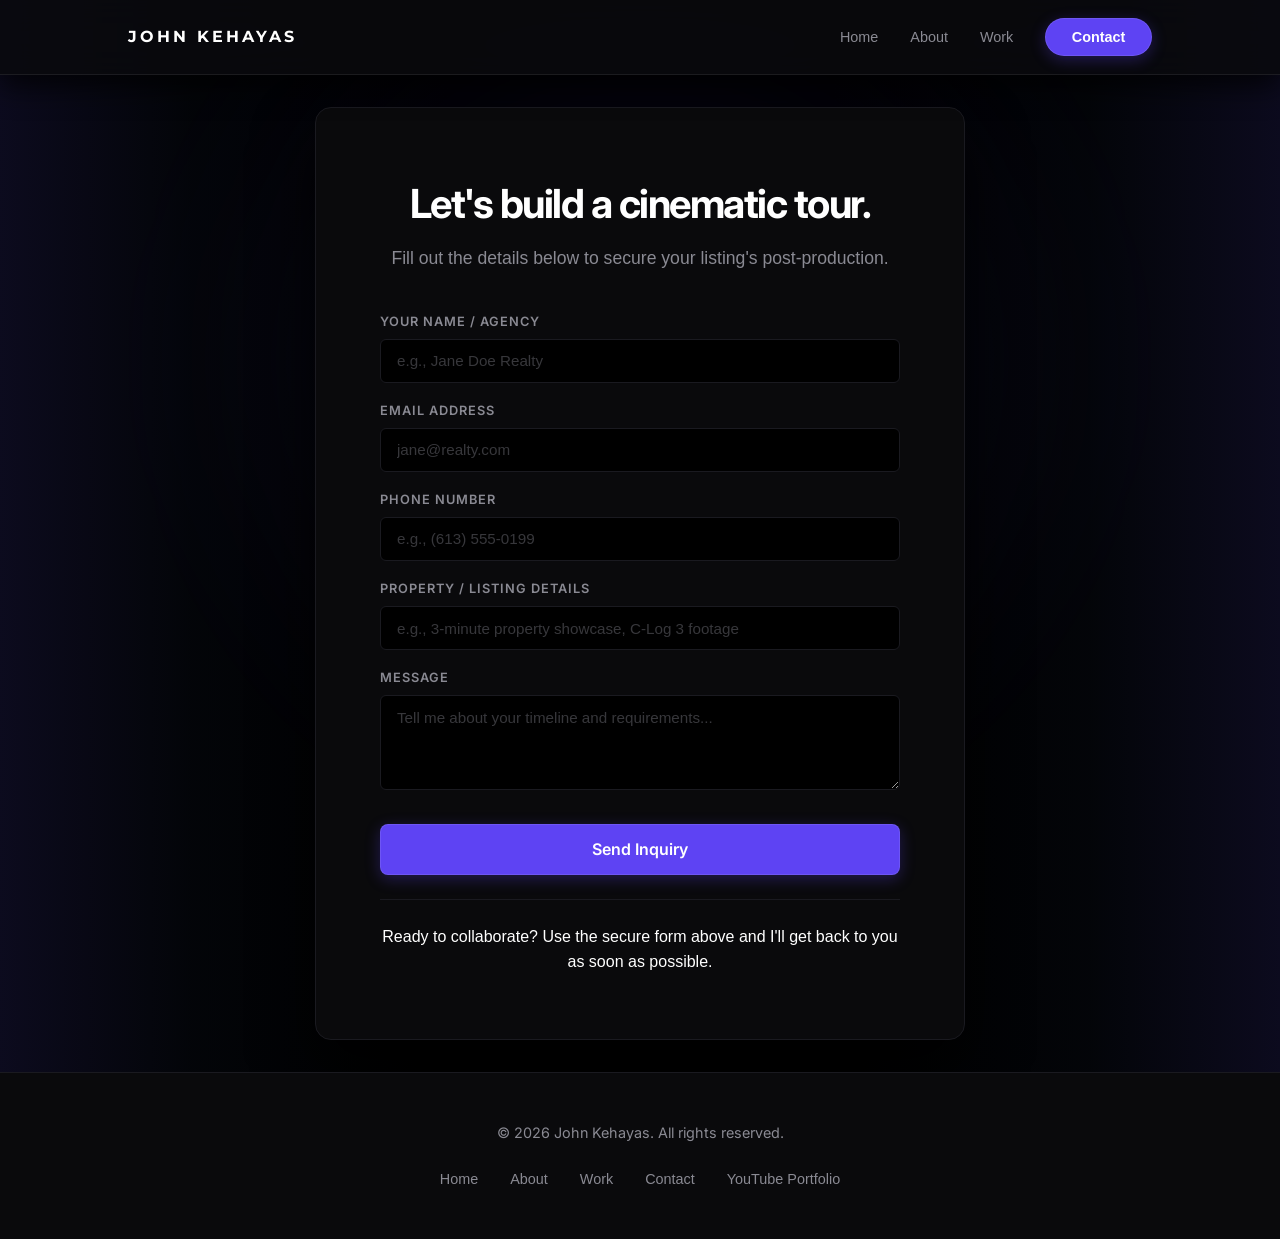
==== contact.html @ 8919407f "uploaded files" ====
<!DOCTYPE html>
<html lang="en">
<head>
    <meta charset="UTF-8">
    <meta name="viewport" content="width=device-width, initial-scale=1.0">
    <title>Contact | John Kehayas</title>
    <link rel="icon" type="image/png" href="jklogo.png">
    <link rel="preconnect" href="https://fonts.googleapis.com">
    <link rel="preconnect" href="https://fonts.gstatic.com" crossorigin>
    <link href="https://fonts.googleapis.com/css2?family=Inter:wght@400;600;700;800&family=Montserrat:wght@500;700&display=swap" rel="stylesheet">
    <link rel="stylesheet" href="style.css">
</head>
<body class="contact-page">
    
    <!-- Static Background Anchored to Corners & Center -->
    <div class="sea-background">
        <div class="sea-blob sea-1"></div>
        <div class="sea-blob sea-2"></div>
        <div class="sea-blob sea-3"></div>
        <div class="sea-blob sea-5"></div>
        <div class="sea-blob sea-4"></div>
    </div>

    <!-- SaaS Navigation Bar -->
    <nav class="navbar">
        <a href="index.html#top" class="logo">JOHN KEHAYAS</a>
        <ul class="nav-links">
            <li><a href="index.html#top">Home</a></li>
            <li><a href="index.html#about">About</a></li>
            <li><a href="index.html#work">Work</a></li>
            <li><a href="contact.html" class="nav-contact-btn">Contact</a></li>
        </ul>
    </nav>

    <section class="contact-hero animate-up">
        <div class="reference-card">
            <h2>Let's build a cinematic tour.</h2>
            <p class="contact-sub">Fill out the details below to secure your listing's post-production.</p>
            
            <form action="https://formspree.io/f/xppzygrb" method="POST" class="contact-form">
                <div class="form-group">
                    <label for="name">Your Name / Agency</label>
                    <input type="text" id="name" name="name" placeholder="e.g., Jane Doe Realty" required>
                </div>

                <div class="form-group">
                    <label for="email">Email Address</label>
                    <input type="email" id="email" name="email" placeholder="jane@realty.com" required>
                </div>

                <div class="form-group">
                    <label for="phone">Phone Number</label>
                    <input type="tel" id="phone" name="phone" placeholder="e.g., (613) 555-0199">
                </div>

                <div class="form-group">
                    <label for="details">Property / Listing Details</label>
                    <input type="text" id="details" name="details" placeholder="e.g., 3-minute property showcase, C-Log 3 footage">
                </div>

                <div class="form-group">
                    <label for="message">Message</label>
                    <textarea id="message" name="message" rows="4" placeholder="Tell me about your timeline and requirements..." required></textarea>
                </div>

                <button type="submit" class="btn-solid" style="width: 100%; margin-top: 1rem; border-radius: 8px;">Send Inquiry</button>
            </form>

            <div class="contact-separator"></div>

            <div class="direct-contact-info">
                <p>Ready to collaborate? Use the secure form above and I'll get back to you as soon as possible.</p>
            </div>
        </div>
    </section>

    <!-- Professional Anti-Spam Footer -->
    <footer class="site-footer">
        <div class="footer-content">
            <p>&copy; 2026 John Kehayas. All rights reserved.</p>
            <div class="footer-links">
                <a href="index.html#top">Home</a>
                <a href="index.html#about">About</a>
                <a href="index.html#work">Work</a>
                <a href="contact.html">Contact</a>
                <a href="https://www.youtube.com/@johnkehayas" target="_blank">YouTube Portfolio</a>
            </div>
        </div>
    </footer>

    <script src="script.js"></script>
</body>
</html>
---- style.css ----
:root {
    --bg-base: #000000;        
    --bg-surface: #0a0a0c;     
    --text-primary: #ffffff;   
    --text-secondary: #8a8a93; 
    --accent-glow: #5e43f3;    
    --accent-glow-hover: #7359f5;
    --border-color: #1a1a20;   
}

* {
    margin: 0;
    padding: 0;
    box-sizing: border-box;
    scroll-behavior: smooth;
    scroll-padding-top: 110px;
}

body {
    background-color: var(--bg-base);
    color: var(--text-primary);
    font-family: -apple-system, BlinkMacSystemFont, "Segoe UI", Roboto, Helvetica, Arial, sans-serif;
    line-height: 1.6;
    -webkit-font-smoothing: antialiased;
    position: relative;
    overflow-x: hidden;
}

/* =========================================
   Side-Walls to Center Gradient Background & Center Blob
========================================= */
.sea-background {
    position: absolute; 
    top: 0; 
    left: 0;
    width: 100%; 
    height: 100%; 
    background: linear-gradient(90deg, rgba(30, 27, 75, 0.4) 0%, rgba(15, 23, 42, 0.2) 15%, #000000 35%, #000000 65%, rgba(15, 23, 42, 0.2) 85%, rgba(30, 27, 75, 0.4) 100%), var(--bg-base);
    z-index: -3;
    overflow: hidden;
    pointer-events: none;
}

.sea-blob {
    position: absolute;
    border-radius: 50%;
    filter: blur(80px);
    opacity: 0.75;
}

/* Center Hero Highlight Glow */
.sea-3 {
    top: 40vh;
    left: 50vw;
    width: 90vw;
    height: 90vw;
    transform: translate(-50%, -50%);
    background: radial-gradient(circle, rgba(94, 67, 243, 0.15) 0%, rgba(94, 67, 243, 0) 60%);
}

.sea-1, .sea-2, .sea-4, .sea-5, .sea-6 {
    display: none;
}

/* =========================================
   Navbar
========================================= */
.navbar {
    display: flex;
    justify-content: space-between;
    align-items: center;
    width: 100%;
    padding: 1.5rem 10%;
    background-color: rgba(10, 10, 14, 0.85);
    backdrop-filter: blur(16px);
    -webkit-backdrop-filter: blur(16px);
    position: sticky;
    top: 0;
    z-index: 100;
    border-bottom: 1px solid rgba(255, 255, 255, 0.08);
    box-shadow: 0 10px 30px rgba(0, 0, 0, 0.8);
}

.logo {
    font-family: 'Montserrat', sans-serif; 
    font-weight: 700;
    letter-spacing: 3px;
    font-size: 1rem;
    text-transform: uppercase;
    text-decoration: none;
    color: #ffffff;
    transition: opacity 0.2s ease;
}

.logo:hover {
    opacity: 0.75;
}

.nav-links {
    list-style: none;
    display: flex;
    align-items: center;
    gap: 2rem;
}

.nav-links a {
    text-decoration: none;
    color: var(--text-secondary);
    font-weight: 500;
    font-size: 0.9rem;
    transition: color 0.2s ease;
}

.nav-links a:hover {
    color: #ffffff;
}

.nav-contact-btn {
    background-color: var(--accent-glow) !important;
    color: #ffffff !important;
    padding: 0.6rem 1.6rem !important;
    border-radius: 50px;
    font-weight: 600 !important;
    transition: all 0.2s ease !important;
    box-shadow: 0 4px 15px rgba(94, 67, 243, 0.3);
    border: 1px solid rgba(255, 255, 255, 0.1);
}

.nav-contact-btn:hover {
    background-color: var(--accent-glow-hover) !important;
    transform: translateY(-1px);
    box-shadow: 0 6px 20px rgba(94, 67, 243, 0.5) !important;
}

/* =========================================
   Classic Centered Hero Section
========================================= */
.hero {
    min-height: 75vh;
    padding: 6rem 5% 4rem 5%;
    text-align: center;
    display: flex;
    flex-direction: column;
    justify-content: center;
    align-items: center;
}

.eyebrow {
    color: var(--accent-glow);
    font-size: 0.85rem;
    font-weight: 600;
    letter-spacing: 2px;
    text-transform: uppercase;
    margin-bottom: 1.5rem;
    font-family: 'Inter', sans-serif;
}

.hero h1 {
    font-size: 4.2rem;
    max-width: 850px;
    margin: 0 auto 1.5rem auto;
    letter-spacing: -2px;
    line-height: 1.08;
}

.subtitle {
    color: var(--text-secondary);
    font-size: 1.2rem;
    margin-bottom: 3rem;
    max-width: 550px;
    margin-left: auto;
    margin-right: auto;
}

/* =========================================
   Video Carousel & Custom Control Bar
========================================= */
.carousel-outer-wrapper {
    position: relative;
    width: 100%;
    margin-bottom: 3.5rem;
}

.video-container {
    position: relative;
    padding-bottom: 56.25%;
    height: 0;
    overflow: hidden;
    border-radius: 14px;
    background-color: #000;
    border: 4px solid rgba(255, 255, 255, 0.22);
    box-shadow: 0 30px 60px rgba(0,0,0,0.9), 0 0 30px rgba(94, 67, 243, 0.15);
    cursor: pointer;
    transform: translateZ(0);
}

.video-container video {
    position: absolute;
    top: 0; left: 0;
    width: 100%; height: 100%;
    object-fit: cover;
}

.carousel-play-overlay {
    position: absolute;
    top: 50%;
    left: 50%;
    transform: translate(-50%, -50%);
    width: 74px;
    height: 74px;
    background: rgba(10, 10, 14, 0.75);
    backdrop-filter: blur(10px);
    -webkit-backdrop-filter: blur(10px);
    border: 1px solid rgba(255, 255, 255, 0.2);
    border-radius: 50%;
    display: flex;
    align-items: center;
    justify-content: center;
    color: #ffffff;
    z-index: 10;
    pointer-events: none;
    transition: opacity 0.3s ease, transform 0.3s ease, background 0.3s ease, border-color 0.3s ease;
    box-shadow: 0 12px 30px rgba(0, 0, 0, 0.6), 0 0 25px rgba(94, 67, 243, 0.3);
}

.carousel-play-overlay svg {
    margin-left: 3px;
}

.video-container.is-playing .carousel-play-overlay {
    opacity: 0;
    transform: translate(-50%, -50%) scale(0.9);
}

.video-container:hover .carousel-play-overlay {
    transform: translate(-50%, -50%) scale(1.08);
    background: var(--accent-glow);
    border-color: var(--accent-glow);
    box-shadow: 0 0 30px rgba(94, 67, 243, 0.6);
}

.feature-image img {
    width: 100%;
    border-radius: 14px; 
    object-fit: cover;
    border: 2px solid rgba(255, 255, 255, 0.22);
    box-shadow: 0 30px 60px rgba(0,0,0,0.9), 0 0 30px rgba(94, 67, 243, 0.15);
}

.site-tip {
    position: absolute;
    bottom: -62px;
    background: rgba(14, 14, 20, 0.95);
    backdrop-filter: blur(12px);
    -webkit-backdrop-filter: blur(12px);
    border: 1px solid var(--accent-glow);
    color: #ffffff;
    padding: 9px 14px;
    border-radius: 8px;
    font-size: 0.8rem;
    font-family: 'Inter', sans-serif;
    font-weight: 600;
    box-shadow: 0 10px 25px rgba(94, 67, 243, 0.4);
    z-index: 40;
    display: flex;
    align-items: center;
    gap: 8px;
    pointer-events: none;
    opacity: 0;
    transform: translateY(6px);
    transition: opacity 0.3s ease, transform 0.3s ease;
}

#carouselTip1 {
    right: -24px;
}
#carouselTip1::before {
    content: '';
    position: absolute;
    top: -6px;
    right: 120px; 
    width: 10px;
    height: 10px;
    background: rgba(14, 14, 20, 0.95);
    border-left: 1px solid var(--accent-glow);
    border-top: 1px solid var(--accent-glow);
    transform: rotate(45deg);
}

#carouselTip2 {
    right: 12px;
}
#carouselTip2::before {
    content: '';
    position: absolute;
    top: -6px;
    right: 22px; 
    width: 10px;
    height: 10px;
    background: rgba(14, 14, 20, 0.95);
    border-left: 1px solid var(--accent-glow);
    border-top: 1px solid var(--accent-glow);
    transform: rotate(45deg);
}

.video-container:hover ~ .site-tip:not(.hidden) {
    opacity: 1;
    transform: translateY(0);
    animation: tipFloat 2s infinite ease-in-out;
}

@keyframes tipFloat {
    0%, 100% { transform: translateY(0); }
    50% { transform: translateY(-3px); }
}

.site-tip.hidden {
    opacity: 0 !important;
    transform: translateY(6px) !important;
    pointer-events: none;
    animation: none;
}

.player-grid-view {
    position: absolute;
    top: 0; left: 0;
    width: 100%; height: 100%;
    background-color: rgba(81, 81, 83, 0);
    backdrop-filter: blur(16px);
    -webkit-backdrop-filter: blur(16px);
    z-index: 15;
    display: none;
    flex-direction: column;
    padding: 1.75rem;
    border-radius: 14px;
}

.player-grid-view.active {
    display: flex;
}

.player-grid-cards {
    display: grid;
    grid-template-columns: repeat(3, 1fr);
    grid-template-rows: repeat(2, 1fr);
    gap: 1.1rem;
    width: 100%;
    height: 100%;
}

.player-asset-card {
    position: relative;
    background: transparent; 
    border: none; 
    border-radius: 8px;
    overflow: hidden;
    cursor: pointer;
    transition: transform 0.25s ease, box-shadow 0.25s ease;
    display: flex;
    flex-direction: column;
}

.player-asset-card:hover {
    transform: scale(1.03);
    box-shadow: 0 12px 30px rgba(94, 67, 243, 0.4);
    z-index: 5;
}

.player-asset-card video {
    width: 100%;
    height: 100%;
    object-fit: cover;
    border-radius: 8px;
    filter: brightness(0.75);
    pointer-events: none;
    transition: filter 0.25s ease, transform 0.25s ease;
}

.player-asset-card:hover video {
    filter: brightness(1);
    transform: scale(1.02);
}

.asset-title-overlay {
    position: absolute;
    top: 0; left: 0;
    width: 100%; height: 100%;
    display: flex;
    align-items: center;
    justify-content: center;
    padding: 0.5rem;
    text-align: center;
    background: linear-gradient(to bottom, rgba(0,0,0,0.1), rgba(0,0,0,0.4));
    pointer-events: none;
    transition: background 0.25s ease;
}

.player-asset-card:hover .asset-title-overlay {
    background: linear-gradient(to bottom, rgba(0,0,0,0.05), rgba(0,0,0,0.25));
}

.asset-title-overlay span {
    color: #ffffff;
    font-size: 0.8rem;
    font-weight: 700;
    font-family: 'Inter', sans-serif;
    letter-spacing: -0.3px;
    text-shadow: 0 2px 4px rgba(0,0,0,0.9);
}

.video-overlay-bar {
    position: absolute;
    bottom: 0;
    left: 0;
    width: 100%;
    background: linear-gradient(to top, rgba(8, 8, 12, 0.95) 0%, rgba(8, 8, 12, 0.85) 75%, transparent 100%);
    display: flex;
    align-items: center;
    justify-content: space-between;
    padding: 0.75rem 1.25rem;
    z-index: 25;
    opacity: 0;
    pointer-events: none;
    transition: opacity 0.3s ease;
    border-bottom-left-radius: 12px;
    border-bottom-right-radius: 12px;
    border-top: 1px solid rgba(255, 255, 255, 0.05);
    gap: 1rem;
}

.video-container:hover .video-overlay-bar {
    opacity: 1;
    pointer-events: auto;
}

.control-left-group {
    display: flex;
    align-items: center;
    gap: 0.75rem;
    min-width: 180px;
}

.overlay-title {
    font-size: 0.85rem;
    font-weight: 600;
    color: #ffffff;
    font-family: 'Inter', sans-serif;
    white-space: nowrap;
    overflow: hidden;
    text-overflow: ellipsis;
    max-width: 160px;
}

.timeline-container {
    flex-grow: 1;
    height: 6px;
    background-color: rgba(255, 255, 255, 0.2);
    border-radius: 3px;
    cursor: pointer;
    position: relative;
    overflow: hidden;
    transition: height 0.15s ease;
}

.timeline-container:hover {
    height: 10px;
}

.timeline-progress {
    position: absolute;
    top: 0; left: 0;
    height: 100%;
    width: 0%;
    background-color: var(--accent-glow);
    border-radius: 3px;
    pointer-events: none;
    opacity: 0; 
    transition: opacity 0.2s ease;
}

.video-container.is-playing .timeline-progress {
    opacity: 1; 
}

.control-right-group {
    display: flex;
    align-items: center;
    gap: 0.5rem;
}

.timecode {
    font-size: 0.75rem;
    font-weight: 600;
    color: var(--text-secondary);
    font-family: 'Inter', sans-serif;
    white-space: nowrap;
}

.overlay-btn {
    background: rgba(255, 255, 255, 0.08);
    border: 1px solid rgba(255, 255, 255, 0.15);
    color: #ffffff;
    width: 34px;
    height: 34px;
    border-radius: 6px;
    display: flex;
    align-items: center;
    justify-content: center;
    cursor: pointer;
    transition: all 0.2s ease;
}

.overlay-btn:hover {
    background: var(--accent-glow);
    border-color: var(--accent-glow);
}

.audio-control-wrapper {
    position: relative;
    display: flex;
    align-items: center;
}

.volume-slider-popup {
    position: absolute;
    bottom: 30px;
    left: 50%;
    transform: translateX(-50%);
    padding-bottom: 15px; 
    background: transparent;
    display: none;
    flex-direction: column;
    align-items: center;
    z-index: 30;
}

.audio-control-wrapper:hover .volume-slider-popup {
    display: flex;
}

.volume-slider-popup::after {
    content: '';
    position: absolute;
    bottom: 0;
    left: 0;
    width: 100%;
    height: 15px;
    background: transparent;
}

.volume-slider-inner {
    background: rgba(14, 14, 20, 0.95);
    backdrop-filter: blur(12px);
    -webkit-backdrop-filter: blur(12px);
    border: 1px solid rgba(255, 255, 255, 0.15);
    padding: 12px 8px;
    border-radius: 8px;
    box-shadow: 0 10px 25px rgba(0,0,0,0.8);
    display: flex;
    flex-direction: column;
    align-items: center;
}

.volume-slider-inner input[type="range"] {
    writing-mode: vertical-lr;
    direction: rtl;
    width: 6px;
    height: 75px;
    accent-color: var(--accent-glow);
    cursor: pointer;
}

h1, h2, h3 {
    font-family: 'Inter', sans-serif;
    color: #ffffff;
    font-weight: 700;
}

.hero h1, .feature-content h2, .portfolio-section h2 {
    letter-spacing: -2px; 
}

.btn-solid {
    display: inline-block;
    background-color: var(--accent-glow);
    color: #ffffff;
    text-decoration: none;
    padding: 0.9rem 3rem;
    border-radius: 50px; 
    font-size: 1rem;
    font-weight: 600;
    font-family: 'Inter', sans-serif;
    transition: all 0.3s ease;
    cursor: pointer;
    box-shadow: 0 4px 15px rgba(94, 67, 243, 0.3);
    border: 1px solid rgba(255,255,255,0.1);
}

.btn-solid:hover {
    background-color: var(--accent-glow-hover);
    transform: translateY(-2px);
    box-shadow: 0 6px 20px rgba(94, 67, 243, 0.5);
}

.animate-up { opacity: 0; transform: translateY(20px); animation: fadeUp 1s ease forwards; }
.animate-up-delay { opacity: 0; transform: translateY(20px); animation: fadeUp 1s ease 0.1s forwards; }
.animate-up-delay-2 { opacity: 0; transform: translateY(20px); animation: fadeUp 1s ease 0.2s forwards; }
.animate-up-delay-3 { opacity: 0; transform: translateY(20px); animation: fadeUp 1s ease 0.3s forwards; }

@keyframes fadeUp { to { opacity: 1; transform: translateY(0); } }

.scroll-reveal {
    opacity: 0;
    transform: translateY(30px);
    transition: opacity 0.8s ease, transform 0.8s ease;
}
.scroll-reveal.in-view {
    opacity: 1;
    transform: translateY(0);
}

.separator {
    width: 100%;
    height: 1px;
    margin: 3rem 0;
    display: flex;
    justify-content: center;
}
.separator-line {
    width: 60%;
    height: 1px;
    background: linear-gradient(90deg, transparent, var(--accent-glow), transparent);
    transform: scaleX(0);
    transition: transform 1.5s ease;
}
.scroll-reveal.in-view .separator-line {
    transform: scaleX(1);
}

/* =========================================
   Solid Blackout Flush Between Separators
========================================= */
.modern-features {
    padding: 5rem 10%;
    background-color: var(--bg-surface);
    position: relative;
    z-index: 2;
    margin-top: -3rem;    /* Pulls the top flush to the first separator line */
    margin-bottom: -3rem; /* Pulls the bottom flush to the second separator line */
}

.section-label {
    color: var(--accent-glow);
    font-size: 0.8rem;
    font-weight: 600;
    letter-spacing: 2px;
    text-transform: uppercase;
    margin-bottom: 1rem;
    font-family: 'Inter', sans-serif;
}

.feature-row {
    display: flex;
    align-items: center; /* Vertically centers text and media */
    gap: 6rem;
    margin-bottom: 7rem; /* Clean spacing between row 1 and row 2 */
}

.feature-row:last-child {
    margin-bottom: 0;
}

.feature-row.reverse {
    flex-direction: row-reverse;
    transform: none; /* Removes the overlapping upward shift */
}

.feature-image { 
    flex: 1; 
}

.feature-content { 
    flex: 1; 
}

.feature-content h2 { font-size: 2.8rem; margin-bottom: 1.2rem; }
.feature-content > p { color: var(--text-secondary); margin-bottom: 2.5rem; font-size: 1.05rem; }

.accordion-container { border-top: 1px solid var(--border-color); }
.accordion {
    background-color: transparent;
    color: var(--text-primary);
    cursor: pointer;
    padding: 1.3rem 0;
    width: 100%;
    text-align: left;
    border: none;
    border-bottom: 1px solid var(--border-color);
    outline: none;
    font-size: 1rem;
    font-weight: 500;
    display: flex;
    justify-content: space-between;
    align-items: center;
    transition: color 0.2s ease;
    position: relative;
}
/* =========================================
   Pulse Glow Animation for Accordion Dots
========================================= */
.accordion::before {
    content: '';
    position: absolute;
    left: -18px;
    top: 50%;
    transform: translateY(-50%);
    width: 6px;
    height: 6px;
    background-color: var(--accent-glow);
    border-radius: 50%;
    box-shadow: 0 0 8px var(--accent-glow);
    transition: transform 0.3s ease, opacity 0.3s ease;
    animation: pulseGlow 2.5s ease-in-out infinite; /* Adds the pulsing light effect */
}

@keyframes pulseGlow {
    0%, 100% {
        transform: translateY(-50%) scale(1);
        box-shadow: 0 0 6px var(--accent-glow);
        opacity: 0.7;
    }
    50% {
        transform: translateY(-50%) scale(1.25);
        box-shadow: 0 0 14px var(--accent-glow), 0 0 22px var(--accent-glow);
        opacity: 1;
    }
}

.accordion.dot-viewed::before {
    animation: none; /* Stops pulsing once clicked/viewed */
    animation: dotDisappear 0.4s ease forwards;
}
@keyframes dotDisappear {
    0% { transform: translateY(-50%) scale(1.35); opacity: 1; }
    50% { transform: translateY(-50%) scale(2); opacity: 0.5; }
    100% { transform: translateY(-50%) scale(0); opacity: 0; }
}

.accordion:hover, .accordion.active { color: var(--accent-glow); }
.accordion::after {
    content: '\002B'; 
    font-size: 1.1rem;
    color: var(--text-secondary);
}
.accordion.active::after {
    content: '\2212'; 
    color: var(--accent-glow);
}
.panel {
    padding: 0;
    max-height: 0;
    overflow: hidden;
    transition: max-height 0.3s ease-out;
}
.panel p { padding: 0.8rem 0 1.5rem 0; color: var(--text-secondary); font-size: 0.95rem; }

/* Portfolio Section */
.portfolio-section {
    padding: 0 5% 8rem 5%;
}
.portfolio-section h2 { font-size: 2.8rem; margin-bottom: 1rem; text-align: center; }

.channel-link-container {
    text-align: center;
    margin-bottom: 3.5rem;
}

.channel-link {
    color: var(--text-secondary);
    text-decoration: none;
    font-size: 1.05rem;
    font-weight: 500;
    transition: color 0.2s ease;
}

.channel-link:hover {
    color: var(--accent-glow);
}

.portfolio-grid {
    display: grid;
    grid-template-columns: repeat(auto-fit, minmax(380px, 1fr));
    gap: 2.5rem;
    max-width: 1300px;
    margin: 0 auto;
}
.video-card {
    background-color: var(--bg-surface);
    padding: 1.25rem;
    border-radius: 10px; 
    border: 1px solid var(--border-color);
    transition: transform 0.3s ease, border-color 0.3s ease, box-shadow 0.3s ease;
}
.video-card:hover {
    transform: translateY(-4px);
    border-color: rgba(94, 67, 243, 0.5);
    box-shadow: 0 10px 30px rgba(94, 67, 243, 0.15);
}
.video-container-grid {
    position: relative;
    padding-bottom: 56.25%;
    height: 0;
    overflow: hidden;
    border-radius: 6px; 
    margin-bottom: 1.25rem;
    background-color: #000;
}
.video-container-grid video {
    position: absolute;
    top: 0; left: 0;
    width: 100%; height: 100%;
    object-fit: cover;
}
.video-card h3 { font-size: 1.05rem; font-weight: 600; font-family: 'Inter', sans-serif; letter-spacing: -0.5px;}

.portfolio-cta {
    text-align: center;
    margin-top: 3.5rem;
}

/* Contact Page Styling */
.contact-page {
    background-color: var(--bg-base);
    min-height: 100vh;
    display: flex;
    flex-direction: column;
}
.contact-hero {
    flex-grow: 1;
    display: flex;
    justify-content: center;
    align-items: center;
    padding: 2rem 5%;
}
.reference-card {
    background-color: var(--bg-surface);
    padding: 4rem;
    border-radius: 16px; 
    border: 1px solid var(--border-color);
    max-width: 650px;
    width: 100%;
    text-align: center;
    box-shadow: 0 30px 60px rgba(0,0,0,0.8);
    position: relative; 
    z-index: 10;
}
.reference-card h2 { font-size: 2.5rem; margin-bottom: 0.5rem; font-family: 'Inter', sans-serif; letter-spacing: -1.5px;}
.contact-sub { font-size: 1.1rem; color: var(--text-secondary); margin-bottom: 2.5rem; }
.contact-separator { height: 1px; background-color: var(--border-color); margin: 1.5rem 0; }
.contact-link { color: var(--accent-glow); font-weight: 500; text-decoration: none; transition: color 0.2s ease; }
.contact-link:hover { color: #ffffff; }

.contact-form {
    text-align: left;
    display: flex;
    flex-direction: column;
    gap: 1.1rem;
    margin-bottom: 1.5rem;
}

.form-group {
    display: flex;
    flex-direction: column;
    gap: 0.4rem;
}

.form-group label {
    font-size: 0.8rem;
    font-weight: 600;
    color: var(--text-secondary);
    text-transform: uppercase;
    letter-spacing: 1px;
    font-family: 'Inter', sans-serif;
}

.form-group input, 
.form-group textarea {
    background-color: var(--bg-base);
    border: 1px solid var(--border-color);
    border-radius: 6px;
    padding: 0.8rem 1rem;
    color: var(--text-primary);
    font-size: 0.95rem;
    font-family: -apple-system, BlinkMacSystemFont, "Segoe UI", Roboto, Helvetica, Arial, sans-serif;
    outline: none;
    transition: border-color 0.2s ease, box-shadow 0.2s ease;
    width: 100%;
}

.form-group input::placeholder, 
.form-group textarea::placeholder {
    color: rgba(138, 138, 147, 0.4);
}

.form-group input:focus, 
.form-group textarea:focus {
    border-color: var(--accent-glow);
    box-shadow: 0 0 10px rgba(94, 67, 243, 0.25);
}

.form-group textarea {
    resize: vertical;
    min-height: 90px;
}

/* =========================================
   Footer Styling (Anti-Spam / Secure)
========================================= */
.site-footer {
    background-color: var(--bg-surface);
    border-top: 1px solid var(--border-color);
    padding: 3rem 10%;
    text-align: center;
    position: relative;
    z-index: 10;
}

.footer-content {
    display: flex;
    flex-direction: column;
    align-items: center;
    gap: 1.5rem;
    max-width: 1200px;
    margin: 0 auto;
}

.footer-content p {
    color: var(--text-secondary);
    font-size: 0.9rem;
    font-family: 'Inter', sans-serif;
}

.footer-links {
    display: flex;
    gap: 2rem;
}

.footer-links a {
    color: var(--text-secondary);
    text-decoration: none;
    font-size: 0.9rem;
    font-weight: 500;
    transition: color 0.2s ease;
}

.footer-links a:hover {
    color: var(--accent-glow);
}

.image-container {
    position: relative;
    padding-bottom: 56.25%;
    height: 0;
    overflow: hidden;
    border-radius: 14px;
    background-color: #000;
    border: 1px solid rgba(255, 255, 255, 0.22);
    box-shadow: 0 30px 60px rgba(0,0,0,0.9), 0 0 30px rgba(94, 67, 243, 0.15);
    transform: translateZ(0);
}

.image-container img {
    position: absolute;
    top: 0; 
    left: 0;
    width: 100%; 
    height: 100%;
    object-fit: cover;
}

/* =========================================
   Fix for Cluttered Grid Player Control Bars
========================================= */
.custom-grid-player .overlay-title {
    display: none; /* Hides the redundant title inside the grid player */
}

.custom-grid-player .control-left-group {
    min-width: auto; /* Removes rigid spacing constraints */
}

.custom-grid-player .video-overlay-bar {
    padding: 0.6rem 0.8rem;
    gap: 0.6rem; /* Balances spacing between controls */
}

/* =========================================
   Larger Hero & Portfolio CTA Buttons
========================================= */
.hero .btn-solid,
.portfolio-cta .btn-solid {
    padding: 1.2rem 4.5rem;
    font-size: 1.15rem;
    box-shadow: 0 6px 25px rgba(94, 67, 243, 0.4);
}

.hero .btn-solid:hover,
.portfolio-cta .btn-solid:hover {
    transform: translateY(-3px);
    box-shadow: 0 8px 30px rgba(94, 67, 243, 0.6);
}
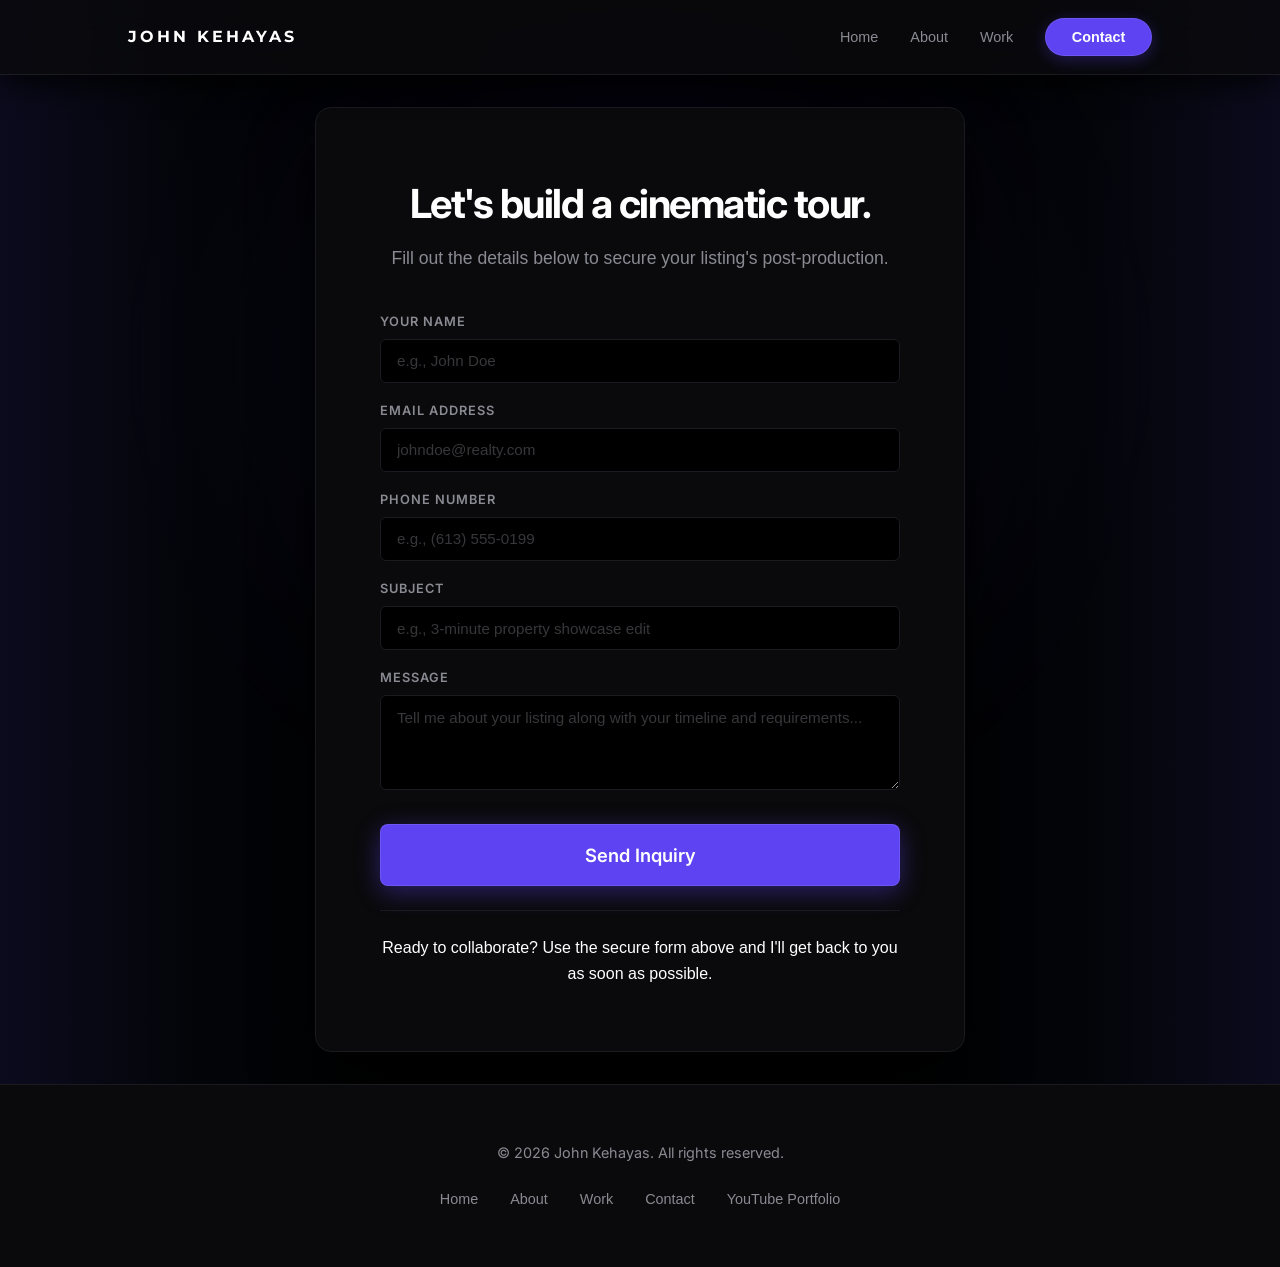
==== commit bd05885b: "Update contact form labels and placeholders" ====
--- a/contact.html
+++ b/contact.html
@@ -39,13 +39,13 @@
             
             <form action="https://formspree.io/f/xppzygrb" method="POST" class="contact-form">
                 <div class="form-group">
-                    <label for="name">Your Name / Agency</label>
-                    <input type="text" id="name" name="name" placeholder="e.g., Jane Doe Realty" required>
+                    <label for="name">Your Name</label>
+                    <input type="text" id="name" name="name" placeholder="e.g., John Doe" required>
                 </div>
 
                 <div class="form-group">
                     <label for="email">Email Address</label>
-                    <input type="email" id="email" name="email" placeholder="jane@realty.com" required>
+                    <input type="email" id="email" name="email" placeholder="johndoe@realty.com" required>
                 </div>
 
                 <div class="form-group">
@@ -54,13 +54,13 @@
                 </div>
 
                 <div class="form-group">
-                    <label for="details">Property / Listing Details</label>
-                    <input type="text" id="details" name="details" placeholder="e.g., 3-minute property showcase, C-Log 3 footage">
+                    <label for="details">Subject</label>
+                    <input type="text" id="details" name="details" placeholder="e.g., 3-minute property showcase edit">
                 </div>
 
                 <div class="form-group">
                     <label for="message">Message</label>
-                    <textarea id="message" name="message" rows="4" placeholder="Tell me about your timeline and requirements..." required></textarea>
+                    <textarea id="message" name="message" rows="4" placeholder="Tell me about your listing along with your timeline and requirements..." required></textarea>
                 </div>
 
                 <button type="submit" class="btn-solid" style="width: 100%; margin-top: 1rem; border-radius: 8px;">Send Inquiry</button>
@@ -90,4 +90,4 @@
 
     <script src="script.js"></script>
 </body>
-</html>+</html>
--- a/style.css
+++ b/style.css
@@ -26,9 +26,7 @@
     overflow-x: hidden;
 }
 
-/* =========================================
-   Side-Walls to Center Gradient Background & Center Blob
-========================================= */
+/* Background Gradients */
 .sea-background {
     position: absolute; 
     top: 0; 
@@ -48,7 +46,6 @@
     opacity: 0.75;
 }
 
-/* Center Hero Highlight Glow */
 .sea-3 {
     top: 40vh;
     left: 50vw;
@@ -62,9 +59,7 @@
     display: none;
 }
 
-/* =========================================
-   Navbar
-========================================= */
+/* Navbar */
 .navbar {
     display: flex;
     justify-content: space-between;
@@ -132,9 +127,7 @@
     box-shadow: 0 6px 20px rgba(94, 67, 243, 0.5) !important;
 }
 
-/* =========================================
-   Classic Centered Hero Section
-========================================= */
+/* Hero Section */
 .hero {
     min-height: 75vh;
     padding: 6rem 5% 4rem 5%;
@@ -172,9 +165,7 @@
     margin-right: auto;
 }
 
-/* =========================================
-   Video Carousel & Custom Control Bar
-========================================= */
+/* Carousel Outer Box */
 .carousel-outer-wrapper {
     position: relative;
     width: 100%;
@@ -239,14 +230,9 @@
     box-shadow: 0 0 30px rgba(94, 67, 243, 0.6);
 }
 
-.feature-image img {
-    width: 100%;
-    border-radius: 14px; 
-    object-fit: cover;
-    border: 2px solid rgba(255, 255, 255, 0.22);
-    box-shadow: 0 30px 60px rgba(0,0,0,0.9), 0 0 30px rgba(94, 67, 243, 0.15);
-}
-
+/* =========================================
+   Universal Tooltip Engine (.site-tip)
+========================================= */
 .site-tip {
     position: absolute;
     bottom: -62px;
@@ -255,56 +241,42 @@
     -webkit-backdrop-filter: blur(12px);
     border: 1px solid var(--accent-glow);
     color: #ffffff;
-    padding: 9px 14px;
+    padding: 9px 15px;
     border-radius: 8px;
-    font-size: 0.8rem;
+    font-size: 0.82rem;
     font-family: 'Inter', sans-serif;
     font-weight: 600;
-    box-shadow: 0 10px 25px rgba(94, 67, 243, 0.4);
-    z-index: 40;
-    display: flex;
-    align-items: center;
-    gap: 8px;
+    box-shadow: 0 10px 25px rgba(94, 67, 243, 0.45);
+    z-index: 45;
+    display: inline-flex;
+    align-items: center;
+    white-space: nowrap;
     pointer-events: none;
     opacity: 0;
+    visibility: hidden;
     transform: translateY(6px);
-    transition: opacity 0.3s ease, transform 0.3s ease;
-}
-
-#carouselTip1 {
-    right: -24px;
-}
-#carouselTip1::before {
+    transition: opacity 0.35s ease, transform 0.35s ease, visibility 0.35s ease;
+}
+
+/* Pointer (Arrow pointing UP toward Carousel controls) */
+.site-tip::before {
     content: '';
     position: absolute;
     top: -6px;
-    right: 120px; 
+    left: var(--arrow-left, 50%);
     width: 10px;
     height: 10px;
     background: rgba(14, 14, 20, 0.95);
     border-left: 1px solid var(--accent-glow);
     border-top: 1px solid var(--accent-glow);
     transform: rotate(45deg);
-}
-
-#carouselTip2 {
-    right: 12px;
-}
-#carouselTip2::before {
-    content: '';
-    position: absolute;
-    top: -6px;
-    right: 22px; 
-    width: 10px;
-    height: 10px;
-    background: rgba(14, 14, 20, 0.95);
-    border-left: 1px solid var(--accent-glow);
-    border-top: 1px solid var(--accent-glow);
-    transform: rotate(45deg);
-}
-
-.video-container:hover ~ .site-tip:not(.hidden) {
+    transition: left 0.15s ease;
+}
+
+/* Active Tooltip State */
+.site-tip.active {
     opacity: 1;
+    visibility: visible;
     transform: translateY(0);
     animation: tipFloat 2s infinite ease-in-out;
 }
@@ -314,18 +286,12 @@
     50% { transform: translateY(-3px); }
 }
 
-.site-tip.hidden {
-    opacity: 0 !important;
-    transform: translateY(6px) !important;
-    pointer-events: none;
-    animation: none;
-}
-
+/* Popover Grid View */
 .player-grid-view {
     position: absolute;
     top: 0; left: 0;
     width: 100%; height: 100%;
-    background-color: rgba(81, 81, 83, 0);
+    background-color: rgba(10, 10, 14, 0.88);
     backdrop-filter: blur(16px);
     -webkit-backdrop-filter: blur(16px);
     z-index: 15;
@@ -408,36 +374,85 @@
     text-shadow: 0 2px 4px rgba(0,0,0,0.9);
 }
 
+/* Video Control Bar */
 .video-overlay-bar {
     position: absolute;
     bottom: 0;
     left: 0;
     width: 100%;
-    background: linear-gradient(to top, rgba(8, 8, 12, 0.95) 0%, rgba(8, 8, 12, 0.85) 75%, transparent 100%);
+    background: transparent;
     display: flex;
     align-items: center;
     justify-content: space-between;
     padding: 0.75rem 1.25rem;
     z-index: 25;
+    border-bottom-left-radius: 12px;
+    border-bottom-right-radius: 12px;
+    border-top: 1px solid transparent;
+    gap: 1rem;
+    pointer-events: none;
+    transition: background 0.3s ease, border-color 0.3s ease;
+}
+
+.video-container:hover .video-overlay-bar {
+    background: linear-gradient(to top, rgba(8, 8, 12, 0.95) 0%, rgba(8, 8, 12, 0.85) 75%, transparent 100%);
+    border-top: 1px solid rgba(255, 255, 255, 0.05);
+    pointer-events: auto;
+}
+
+.control-left-group {
+    display: flex;
+    align-items: center;
+    gap: 0.75rem;
+    min-width: 180px;
+}
+
+.control-right-group {
+    display: flex;
+    align-items: center;
+    gap: 0.5rem;
+}
+
+.overlay-title,
+.timeline-container,
+.timecode,
+.audio-control-wrapper,
+.overlay-btn {
     opacity: 0;
     pointer-events: none;
-    transition: opacity 0.3s ease;
-    border-bottom-left-radius: 12px;
-    border-bottom-right-radius: 12px;
-    border-top: 1px solid rgba(255, 255, 255, 0.05);
-    gap: 1rem;
-}
-
-.video-container:hover .video-overlay-bar {
+    transition: opacity 0.3s ease, transform 0.2s ease, background 0.2s ease, border-color 0.2s ease, box-shadow 0.2s ease;
+}
+
+.video-container:hover .overlay-title,
+.video-container:hover .timeline-container,
+.video-container:hover .timecode,
+.video-container:hover .audio-control-wrapper,
+.video-container:hover .overlay-btn {
     opacity: 1;
     pointer-events: auto;
 }
 
-.control-left-group {
-    display: flex;
-    align-items: center;
-    gap: 0.75rem;
-    min-width: 180px;
+/* Glowing Objective Marker for Carousel Buttons */
+.overlay-btn.tip-highlight {
+    opacity: 1 !important;
+    pointer-events: auto !important;
+    background: var(--accent-glow) !important;
+    border-color: var(--accent-glow) !important;
+    color: #ffffff !important;
+    box-shadow: 0 0 15px var(--accent-glow), 0 0 30px rgba(94, 67, 243, 0.6) !important;
+    animation: tipBtnPulse 2s infinite ease-in-out !important;
+    z-index: 30;
+}
+
+@keyframes tipBtnPulse {
+    0%, 100% {
+        transform: scale(1.06);
+        box-shadow: 0 0 12px var(--accent-glow), 0 0 24px rgba(94, 67, 243, 0.6);
+    }
+    50% {
+        transform: scale(1.16);
+        box-shadow: 0 0 20px var(--accent-glow), 0 0 36px rgba(94, 67, 243, 0.85);
+    }
 }
 
 .overlay-title {
@@ -482,12 +497,6 @@
     opacity: 1; 
 }
 
-.control-right-group {
-    display: flex;
-    align-items: center;
-    gap: 0.5rem;
-}
-
 .timecode {
     font-size: 0.75rem;
     font-weight: 600;
@@ -507,7 +516,6 @@
     align-items: center;
     justify-content: center;
     cursor: pointer;
-    transition: all 0.2s ease;
 }
 
 .overlay-btn:hover {
@@ -570,6 +578,7 @@
     cursor: pointer;
 }
 
+/* Typography & Layout */
 h1, h2, h3 {
     font-family: 'Inter', sans-serif;
     color: #ffffff;
@@ -585,21 +594,21 @@
     background-color: var(--accent-glow);
     color: #ffffff;
     text-decoration: none;
-    padding: 0.9rem 3rem;
+    padding: 1.2rem 4.5rem;
     border-radius: 50px; 
-    font-size: 1rem;
+    font-size: 1.15rem;
     font-weight: 600;
     font-family: 'Inter', sans-serif;
     transition: all 0.3s ease;
     cursor: pointer;
-    box-shadow: 0 4px 15px rgba(94, 67, 243, 0.3);
+    box-shadow: 0 6px 25px rgba(94, 67, 243, 0.4);
     border: 1px solid rgba(255,255,255,0.1);
 }
 
 .btn-solid:hover {
     background-color: var(--accent-glow-hover);
-    transform: translateY(-2px);
-    box-shadow: 0 6px 20px rgba(94, 67, 243, 0.5);
+    transform: translateY(-3px);
+    box-shadow: 0 8px 30px rgba(94, 67, 243, 0.6);
 }
 
 .animate-up { opacity: 0; transform: translateY(20px); animation: fadeUp 1s ease forwards; }
@@ -637,16 +646,13 @@
     transform: scaleX(1);
 }
 
-/* =========================================
-   Solid Blackout Flush Between Separators
-========================================= */
 .modern-features {
     padding: 5rem 10%;
     background-color: var(--bg-surface);
     position: relative;
     z-index: 2;
-    margin-top: -3rem;    /* Pulls the top flush to the first separator line */
-    margin-bottom: -3rem; /* Pulls the bottom flush to the second separator line */
+    margin-top: -3rem;    
+    margin-bottom: -3rem; 
 }
 
 .section-label {
@@ -661,9 +667,9 @@
 
 .feature-row {
     display: flex;
-    align-items: center; /* Vertically centers text and media */
+    align-items: center; 
     gap: 6rem;
-    margin-bottom: 7rem; /* Clean spacing between row 1 and row 2 */
+    margin-bottom: 7rem; 
 }
 
 .feature-row:last-child {
@@ -672,7 +678,7 @@
 
 .feature-row.reverse {
     flex-direction: row-reverse;
-    transform: none; /* Removes the overlapping upward shift */
+    transform: none; 
 }
 
 .feature-image { 
@@ -686,6 +692,15 @@
 .feature-content h2 { font-size: 2.8rem; margin-bottom: 1.2rem; }
 .feature-content > p { color: var(--text-secondary); margin-bottom: 2.5rem; font-size: 1.05rem; }
 
+.feature-image img {
+    width: 100%;
+    border-radius: 14px; 
+    object-fit: cover;
+    border: 2px solid rgba(255, 255, 255, 0.22);
+    box-shadow: 0 30px 60px rgba(0,0,0,0.9), 0 0 30px rgba(94, 67, 243, 0.15);
+}
+
+/* Accordions with Left Pulsing Orbs */
 .accordion-container { border-top: 1px solid var(--border-color); }
 .accordion {
     background-color: transparent;
@@ -705,9 +720,7 @@
     transition: color 0.2s ease;
     position: relative;
 }
-/* =========================================
-   Pulse Glow Animation for Accordion Dots
-========================================= */
+
 .accordion::before {
     content: '';
     position: absolute;
@@ -720,7 +733,7 @@
     border-radius: 50%;
     box-shadow: 0 0 8px var(--accent-glow);
     transition: transform 0.3s ease, opacity 0.3s ease;
-    animation: pulseGlow 2.5s ease-in-out infinite; /* Adds the pulsing light effect */
+    animation: pulseGlow 2.5s ease-in-out infinite;
 }
 
 @keyframes pulseGlow {
@@ -737,9 +750,9 @@
 }
 
 .accordion.dot-viewed::before {
-    animation: none; /* Stops pulsing once clicked/viewed */
     animation: dotDisappear 0.4s ease forwards;
 }
+
 @keyframes dotDisappear {
     0% { transform: translateY(-50%) scale(1.35); opacity: 1; }
     50% { transform: translateY(-50%) scale(2); opacity: 0.5; }
@@ -766,12 +779,13 @@
 
 /* Portfolio Section */
 .portfolio-section {
-    padding: 0 5% 8rem 5%;
+    padding: 0 5% 6rem 5%;
 }
 .portfolio-section h2 { font-size: 2.8rem; margin-bottom: 1rem; text-align: center; }
 
 .channel-link-container {
-    text-align: center;
+    display: flex;
+    justify-content: center;
     margin-bottom: 3.5rem;
 }
 
@@ -806,29 +820,61 @@
     border-color: rgba(94, 67, 243, 0.5);
     box-shadow: 0 10px 30px rgba(94, 67, 243, 0.15);
 }
-.video-container-grid {
-    position: relative;
-    padding-bottom: 56.25%;
-    height: 0;
-    overflow: hidden;
-    border-radius: 6px; 
-    margin-bottom: 1.25rem;
-    background-color: #000;
-}
-.video-container-grid video {
-    position: absolute;
-    top: 0; left: 0;
-    width: 100%; height: 100%;
-    object-fit: cover;
-}
-.video-card h3 { font-size: 1.05rem; font-weight: 600; font-family: 'Inter', sans-serif; letter-spacing: -0.5px;}
-
+
+.custom-grid-player .overlay-title {
+    display: none; 
+}
+
+.custom-grid-player .control-left-group {
+    min-width: auto; 
+}
+
+.custom-grid-player .video-overlay-bar {
+    padding: 0.6rem 0.8rem;
+    gap: 0.6rem; 
+}
+
+/* Polished Contact Callout Frame */
 .portfolio-cta {
+    margin: 6.5rem auto 2rem auto;
+    max-width: 780px;
     text-align: center;
-    margin-top: 3.5rem;
-}
-
-/* Contact Page Styling */
+    padding: 4.2rem 3rem;
+    background: linear-gradient(180deg, rgba(14, 14, 20, 0.7) 0%, rgba(10, 10, 14, 0.98) 100%);
+    border: 1px solid var(--border-color);
+    border-radius: 18px;
+    box-shadow: 0 25px 50px rgba(0, 0, 0, 0.75), 0 0 35px rgba(94, 67, 243, 0.12);
+}
+
+.cta-eyebrow {
+    color: var(--accent-glow);
+    font-size: 0.85rem;
+    font-weight: 700;
+    letter-spacing: 2px;
+    text-transform: uppercase;
+    margin-bottom: 1rem;
+    font-family: 'Inter', sans-serif;
+}
+
+.cta-heading {
+    font-size: 2.35rem;
+    font-weight: 700;
+    line-height: 1.25;
+    margin-bottom: 1.2rem;
+    letter-spacing: -1px;
+}
+
+.cta-sub {
+    color: var(--text-secondary);
+    font-size: 1.05rem;
+    line-height: 1.65;
+    margin-bottom: 2.5rem;
+    max-width: 580px;
+    margin-left: auto;
+    margin-right: auto;
+}
+
+/* Contact Page */
 .contact-page {
     background-color: var(--bg-base);
     min-height: 100vh;
@@ -913,13 +959,11 @@
     min-height: 90px;
 }
 
-/* =========================================
-   Footer Styling (Anti-Spam / Secure)
-========================================= */
+/* Footer */
 .site-footer {
     background-color: var(--bg-surface);
     border-top: 1px solid var(--border-color);
-    padding: 3rem 10%;
+    padding: 3.5rem 10%;
     text-align: center;
     position: relative;
     z-index: 10;
@@ -976,36 +1020,4 @@
     width: 100%; 
     height: 100%;
     object-fit: cover;
-}
-
-/* =========================================
-   Fix for Cluttered Grid Player Control Bars
-========================================= */
-.custom-grid-player .overlay-title {
-    display: none; /* Hides the redundant title inside the grid player */
-}
-
-.custom-grid-player .control-left-group {
-    min-width: auto; /* Removes rigid spacing constraints */
-}
-
-.custom-grid-player .video-overlay-bar {
-    padding: 0.6rem 0.8rem;
-    gap: 0.6rem; /* Balances spacing between controls */
-}
-
-/* =========================================
-   Larger Hero & Portfolio CTA Buttons
-========================================= */
-.hero .btn-solid,
-.portfolio-cta .btn-solid {
-    padding: 1.2rem 4.5rem;
-    font-size: 1.15rem;
-    box-shadow: 0 6px 25px rgba(94, 67, 243, 0.4);
-}
-
-.hero .btn-solid:hover,
-.portfolio-cta .btn-solid:hover {
-    transform: translateY(-3px);
-    box-shadow: 0 8px 30px rgba(94, 67, 243, 0.6);
 }
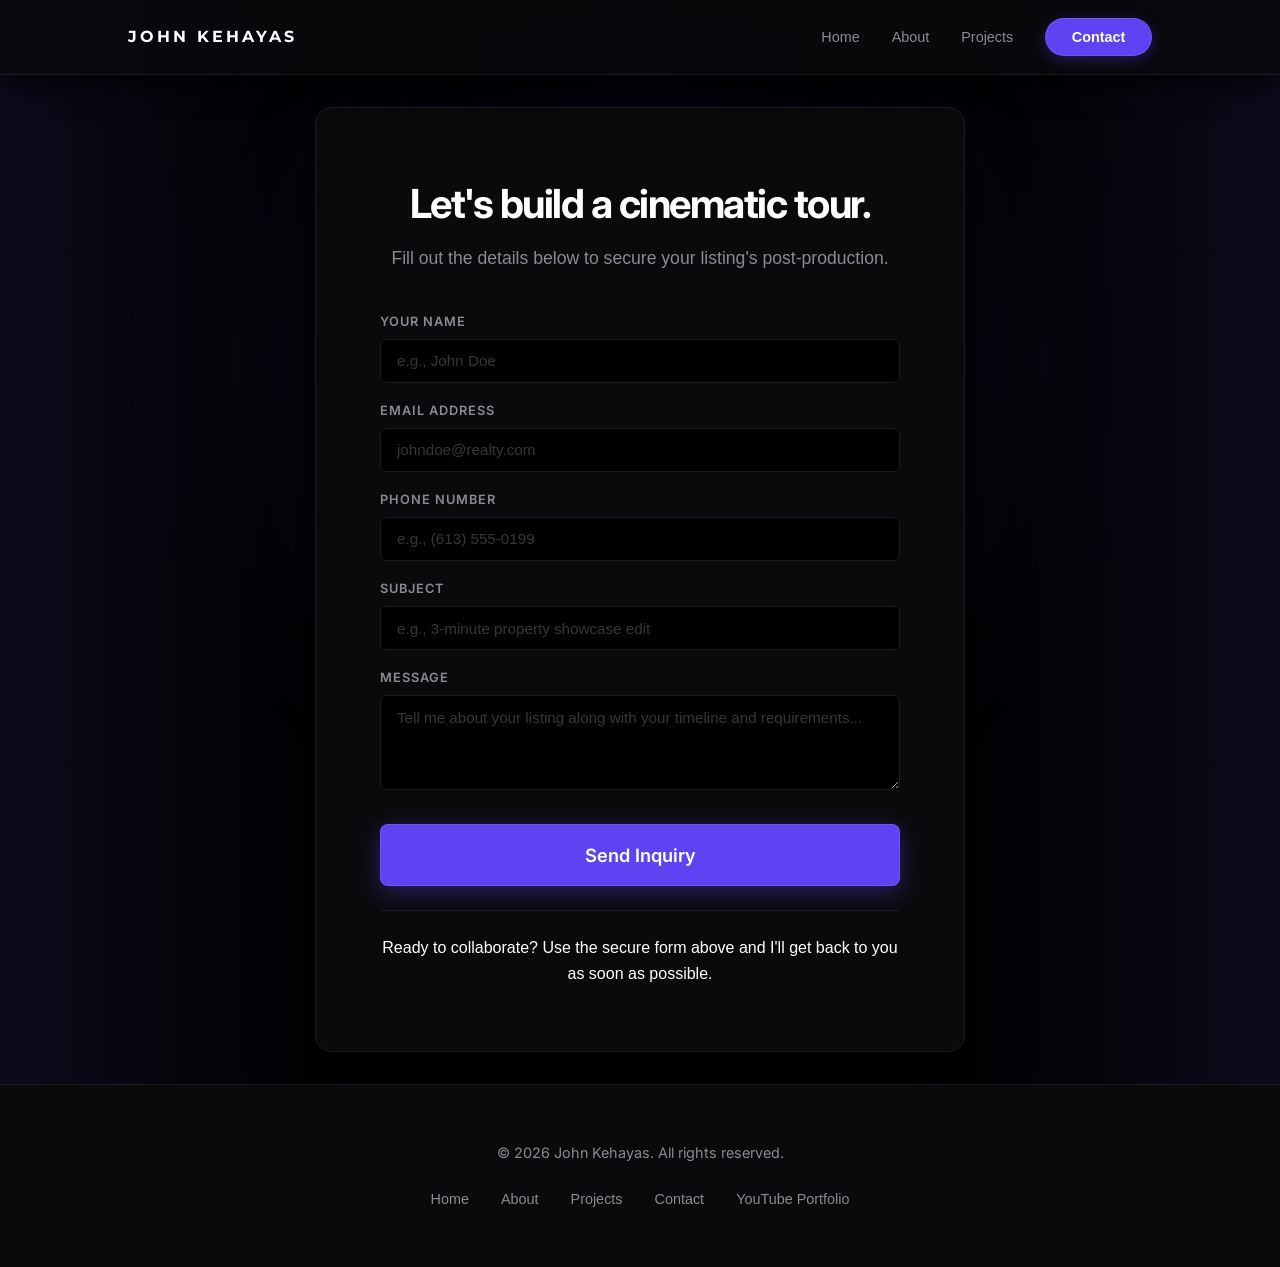
==== commit adfb1f1e: "Optimize carousel responsive layout, streamline controls, and refine navigation" ====
--- a/contact.html
+++ b/contact.html
@@ -27,7 +27,7 @@
         <ul class="nav-links">
             <li><a href="index.html#top">Home</a></li>
             <li><a href="index.html#about">About</a></li>
-            <li><a href="index.html#work">Work</a></li>
+            <li><a href="index.html#work">Projects</a></li>
             <li><a href="contact.html" class="nav-contact-btn">Contact</a></li>
         </ul>
     </nav>
@@ -81,7 +81,7 @@
             <div class="footer-links">
                 <a href="index.html#top">Home</a>
                 <a href="index.html#about">About</a>
-                <a href="index.html#work">Work</a>
+                <a href="index.html#work">Projects</a>
                 <a href="contact.html">Contact</a>
                 <a href="https://www.youtube.com/@johnkehayas" target="_blank">YouTube Portfolio</a>
             </div>
--- a/style.css
+++ b/style.css
@@ -165,11 +165,12 @@
     margin-right: auto;
 }
 
-/* Carousel Outer Box */
+/* Carousel Container */
 .carousel-outer-wrapper {
     position: relative;
     width: 100%;
     margin-bottom: 3.5rem;
+    container-type: inline-size; /* Enables container-aware responsiveness */
 }
 
 .video-container {
@@ -230,9 +231,7 @@
     box-shadow: 0 0 30px rgba(94, 67, 243, 0.6);
 }
 
-/* =========================================
-   Universal Tooltip Engine (.site-tip)
-========================================= */
+/* Universal Tooltip Engine */
 .site-tip {
     position: absolute;
     bottom: -62px;
@@ -258,7 +257,6 @@
     transition: opacity 0.35s ease, transform 0.35s ease, visibility 0.35s ease;
 }
 
-/* Pointer (Arrow pointing UP toward Carousel controls) */
 .site-tip::before {
     content: '';
     position: absolute;
@@ -273,7 +271,6 @@
     transition: left 0.15s ease;
 }
 
-/* Active Tooltip State */
 .site-tip.active {
     opacity: 1;
     visibility: visible;
@@ -374,7 +371,7 @@
     text-shadow: 0 2px 4px rgba(0,0,0,0.9);
 }
 
-/* Video Control Bar */
+/* Control Bar Base */
 .video-overlay-bar {
     position: absolute;
     bottom: 0;
@@ -384,12 +381,12 @@
     display: flex;
     align-items: center;
     justify-content: space-between;
-    padding: 0.75rem 1.25rem;
+    padding: 0.55rem 0.85rem;
     z-index: 25;
     border-bottom-left-radius: 12px;
     border-bottom-right-radius: 12px;
     border-top: 1px solid transparent;
-    gap: 1rem;
+    gap: 0.65rem;
     pointer-events: none;
     transition: background 0.3s ease, border-color 0.3s ease;
 }
@@ -403,14 +400,16 @@
 .control-left-group {
     display: flex;
     align-items: center;
-    gap: 0.75rem;
-    min-width: 180px;
+    gap: 0.55rem;
+    min-width: auto; 
+    flex-shrink: 0;
 }
 
 .control-right-group {
     display: flex;
     align-items: center;
-    gap: 0.5rem;
+    gap: 0.4rem;
+    flex-shrink: 0;
 }
 
 .overlay-title,
@@ -432,7 +431,6 @@
     pointer-events: auto;
 }
 
-/* Glowing Objective Marker for Carousel Buttons */
 .overlay-btn.tip-highlight {
     opacity: 1 !important;
     pointer-events: auto !important;
@@ -456,18 +454,20 @@
 }
 
 .overlay-title {
-    font-size: 0.85rem;
+    font-size: 0.8rem;
     font-weight: 600;
     color: #ffffff;
     font-family: 'Inter', sans-serif;
     white-space: nowrap;
     overflow: hidden;
     text-overflow: ellipsis;
-    max-width: 160px;
+    max-width: 130px;
 }
 
 .timeline-container {
     flex-grow: 1;
+    flex-shrink: 1;
+    min-width: 30px; 
     height: 6px;
     background-color: rgba(255, 255, 255, 0.2);
     border-radius: 3px;
@@ -498,29 +498,36 @@
 }
 
 .timecode {
-    font-size: 0.75rem;
+    font-size: 0.72rem;
     font-weight: 600;
     color: var(--text-secondary);
     font-family: 'Inter', sans-serif;
     white-space: nowrap;
+    margin-right: 0.15rem;
 }
 
 .overlay-btn {
     background: rgba(255, 255, 255, 0.08);
     border: 1px solid rgba(255, 255, 255, 0.15);
     color: #ffffff;
-    width: 34px;
-    height: 34px;
+    width: 30px;
+    height: 30px;
     border-radius: 6px;
     display: flex;
     align-items: center;
     justify-content: center;
     cursor: pointer;
+    padding: 0;
+    flex-shrink: 0;
 }
 
 .overlay-btn:hover {
     background: var(--accent-glow);
     border-color: var(--accent-glow);
+}
+
+.overlay-btn svg {
+    display: block;
 }
 
 .audio-control-wrapper {
@@ -576,6 +583,66 @@
     height: 75px;
     accent-color: var(--accent-glow);
     cursor: pointer;
+}
+
+/* =========================================
+   Adaptive Responsive Control Bar Sizing
+========================================= */
+
+/* When the carousel drops below 580px, hide the title to free 130px */
+@container (max-width: 580px) {
+    .video-container .overlay-title {
+        display: none !important;
+    }
+    .video-overlay-bar {
+        padding: 0.45rem 0.65rem;
+        gap: 0.45rem;
+    }
+    .control-right-group {
+        gap: 0.3rem;
+    }
+}
+
+/* When the carousel drops below 400px, hide the timecode so all buttons fit */
+@container (max-width: 400px) {
+    .video-container .timecode {
+        display: none !important;
+    }
+    .video-overlay-bar {
+        padding: 0.35rem 0.5rem;
+        gap: 0.35rem;
+    }
+    .control-right-group {
+        gap: 0.2rem;
+    }
+    .overlay-btn {
+        width: 27px;
+        height: 27px;
+    }
+}
+
+/* Fallback Media Queries */
+@media (max-width: 768px) {
+    .video-container .overlay-title {
+        display: none !important;
+    }
+    .video-overlay-bar {
+        padding: 0.45rem 0.65rem;
+        gap: 0.45rem;
+    }
+    .control-right-group {
+        gap: 0.3rem;
+    }
+}
+
+@media (max-width: 440px) {
+    .video-container .timecode {
+        display: none !important;
+    }
+    .overlay-btn {
+        width: 27px;
+        height: 27px;
+    }
 }
 
 /* Typography & Layout */
@@ -700,7 +767,7 @@
     box-shadow: 0 30px 60px rgba(0,0,0,0.9), 0 0 30px rgba(94, 67, 243, 0.15);
 }
 
-/* Accordions with Left Pulsing Orbs */
+/* Accordions */
 .accordion-container { border-top: 1px solid var(--border-color); }
 .accordion {
     background-color: transparent;
@@ -830,8 +897,8 @@
 }
 
 .custom-grid-player .video-overlay-bar {
-    padding: 0.6rem 0.8rem;
-    gap: 0.6rem; 
+    padding: 0.55rem 0.85rem;
+    gap: 0.65rem; 
 }
 
 /* Polished Contact Callout Frame */
@@ -872,6 +939,45 @@
     max-width: 580px;
     margin-left: auto;
     margin-right: auto;
+}
+
+/* Responsive Media Queries for Layout Stacking */
+@media (max-width: 968px) {
+    .modern-features {
+        padding: 4rem 6%;
+    }
+    .feature-row, .feature-row.reverse {
+        flex-direction: column;
+        gap: 3.5rem;
+    }
+    .feature-image, .feature-content {
+        width: 100%;
+    }
+    .hero h1 {
+        font-size: 3rem;
+    }
+}
+
+@media (max-width: 480px) {
+    .navbar {
+        padding: 1.2rem 5%;
+    }
+    .nav-links {
+        gap: 1rem;
+    }
+    .hero h1 {
+        font-size: 2.3rem;
+    }
+    .hero .btn-solid, .portfolio-cta .btn-solid {
+        padding: 1rem 2.5rem;
+        font-size: 1rem;
+    }
+    .portfolio-cta {
+        padding: 3rem 1.5rem;
+    }
+    .cta-heading {
+        font-size: 1.8rem;
+    }
 }
 
 /* Contact Page */
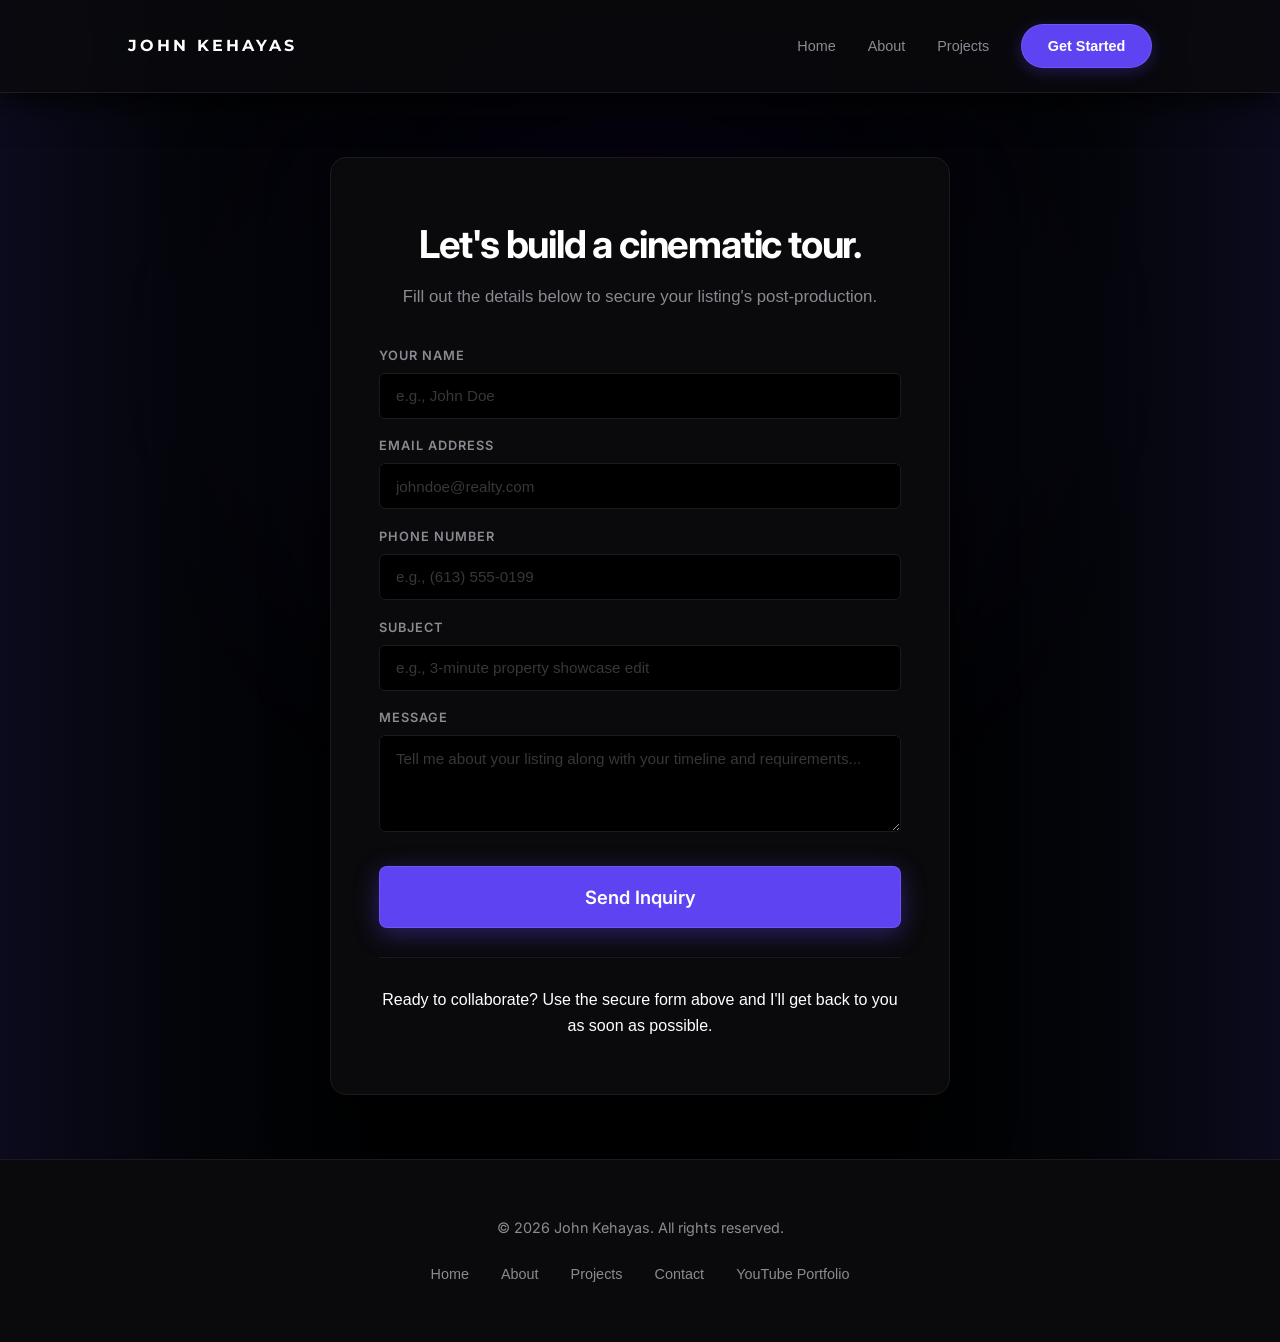
==== commit 07b075d7: "Reposition video title to top header and disable center controls while grid view is open" ====
--- a/contact.html
+++ b/contact.html
@@ -28,7 +28,7 @@
             <li><a href="index.html#top">Home</a></li>
             <li><a href="index.html#about">About</a></li>
             <li><a href="index.html#work">Projects</a></li>
-            <li><a href="contact.html" class="nav-contact-btn">Contact</a></li>
+            <li><a href="contact.html" class="nav-contact-btn">Get Started</a></li>
         </ul>
     </nav>
 
@@ -90,4 +90,4 @@
 
     <script src="script.js"></script>
 </body>
-</html>
+</html>
--- a/style.css
+++ b/style.css
@@ -85,6 +85,8 @@
     text-decoration: none;
     color: #ffffff;
     transition: opacity 0.2s ease;
+    white-space: nowrap;
+    flex-shrink: 0;
 }
 
 .logo:hover {
@@ -104,6 +106,7 @@
     font-weight: 500;
     font-size: 0.9rem;
     transition: color 0.2s ease;
+    white-space: nowrap;
 }
 
 .nav-links a:hover {
@@ -119,6 +122,10 @@
     transition: all 0.2s ease !important;
     box-shadow: 0 4px 15px rgba(94, 67, 243, 0.3);
     border: 1px solid rgba(255, 255, 255, 0.1);
+    white-space: nowrap !important;
+    display: inline-flex;
+    align-items: center;
+    justify-content: center;
 }
 
 .nav-contact-btn:hover {
@@ -165,12 +172,12 @@
     margin-right: auto;
 }
 
-/* Carousel Container */
+/* Carousel Outer Box */
 .carousel-outer-wrapper {
     position: relative;
     width: 100%;
     margin-bottom: 3.5rem;
-    container-type: inline-size; /* Enables container-aware responsiveness */
+    container-type: inline-size;
 }
 
 .video-container {
@@ -193,42 +200,107 @@
     object-fit: cover;
 }
 
-.carousel-play-overlay {
+/* YouTube-Style Top Gradient Title Header */
+.video-top-bar {
+    position: absolute;
+    top: 0;
+    left: 0;
+    width: 100%;
+    background: linear-gradient(to bottom, rgba(8, 8, 12, 0.9) 0%, rgba(8, 8, 12, 0.45) 60%, transparent 100%);
+    display: flex;
+    align-items: center;
+    padding: 0.85rem 1.15rem;
+    z-index: 25;
+    opacity: 0;
+    pointer-events: none;
+    transition: opacity 0.3s ease;
+    border-top-left-radius: 12px;
+    border-top-right-radius: 12px;
+}
+
+.video-container:hover .video-top-bar {
+    opacity: 1;
+}
+
+.video-top-bar .overlay-title {
+    font-size: 0.95rem;
+    font-weight: 600;
+    color: #ffffff;
+    font-family: 'Inter', sans-serif;
+    letter-spacing: -0.2px;
+    text-shadow: 0 2px 8px rgba(0, 0, 0, 0.95);
+    white-space: nowrap;
+    overflow: hidden;
+    text-overflow: ellipsis;
+    max-width: 90%;
+    opacity: 1;
+    pointer-events: auto;
+}
+
+/* Translucent Center Floating Controls (Hover Only) */
+.carousel-center-controls {
     position: absolute;
     top: 50%;
     left: 50%;
     transform: translate(-50%, -50%);
-    width: 74px;
-    height: 74px;
-    background: rgba(10, 10, 14, 0.75);
+    display: flex;
+    align-items: center;
+    gap: 0.85rem;
+    z-index: 20;
+    opacity: 0;
+    pointer-events: none;
+    transition: opacity 0.25s ease, transform 0.25s ease;
+}
+
+.video-container:hover .carousel-center-controls {
+    opacity: 1;
+    pointer-events: auto;
+}
+
+.center-ctrl-btn {
+    background: rgba(14, 14, 20, 0.55);
     backdrop-filter: blur(10px);
     -webkit-backdrop-filter: blur(10px);
-    border: 1px solid rgba(255, 255, 255, 0.2);
-    border-radius: 50%;
-    display: flex;
+    border: 1px solid rgba(255, 255, 255, 0.18);
+    color: #ffffff;
+    border-radius: 50px;
+    display: inline-flex;
     align-items: center;
     justify-content: center;
-    color: #ffffff;
-    z-index: 10;
-    pointer-events: none;
-    transition: opacity 0.3s ease, transform 0.3s ease, background 0.3s ease, border-color 0.3s ease;
-    box-shadow: 0 12px 30px rgba(0, 0, 0, 0.6), 0 0 25px rgba(94, 67, 243, 0.3);
-}
-
-.carousel-play-overlay svg {
-    margin-left: 3px;
-}
-
-.video-container.is-playing .carousel-play-overlay {
-    opacity: 0;
-    transform: translate(-50%, -50%) scale(0.9);
-}
-
-.video-container:hover .carousel-play-overlay {
-    transform: translate(-50%, -50%) scale(1.08);
+    cursor: pointer;
+    transition: background 0.2s ease, border-color 0.2s ease, transform 0.2s ease, box-shadow 0.2s ease;
+    box-shadow: 0 8px 20px rgba(0, 0, 0, 0.5);
+}
+
+.center-ctrl-btn:hover {
     background: var(--accent-glow);
     border-color: var(--accent-glow);
-    box-shadow: 0 0 30px rgba(94, 67, 243, 0.6);
+    transform: scale(1.06);
+    box-shadow: 0 0 20px rgba(94, 67, 243, 0.5);
+}
+
+.center-ctrl-btn.play-btn {
+    width: 48px;
+    height: 48px;
+    border-radius: 50%;
+}
+
+.center-ctrl-btn.play-btn svg {
+    margin-left: 2px;
+}
+
+.center-ctrl-btn.skip-btn {
+    padding: 0.45rem 0.75rem;
+    height: 36px;
+    gap: 0.3rem;
+    font-size: 0.72rem;
+    font-weight: 700;
+    font-family: 'Inter', sans-serif;
+    letter-spacing: 0.5px;
+}
+
+.skip-label {
+    line-height: 1;
 }
 
 /* Universal Tooltip Engine */
@@ -283,18 +355,18 @@
     50% { transform: translateY(-3px); }
 }
 
-/* Popover Grid View */
+/* Popover Grid View (Raised Stacking Level Above Center Controls) */
 .player-grid-view {
     position: absolute;
     top: 0; left: 0;
     width: 100%; height: 100%;
-    background-color: rgba(10, 10, 14, 0.88);
+    background-color: rgba(10, 10, 14, 0.92);
     backdrop-filter: blur(16px);
     -webkit-backdrop-filter: blur(16px);
-    z-index: 15;
+    z-index: 22; /* Sits directly on top of center controls (z-index 20) */
     display: none;
     flex-direction: column;
-    padding: 1.75rem;
+    padding: 1.25rem 1.25rem 3.5rem 1.25rem;
     border-radius: 14px;
 }
 
@@ -386,7 +458,7 @@
     border-bottom-left-radius: 12px;
     border-bottom-right-radius: 12px;
     border-top: 1px solid transparent;
-    gap: 0.65rem;
+    gap: 0.75rem;
     pointer-events: none;
     transition: background 0.3s ease, border-color 0.3s ease;
 }
@@ -412,7 +484,6 @@
     flex-shrink: 0;
 }
 
-.overlay-title,
 .timeline-container,
 .timecode,
 .audio-control-wrapper,
@@ -422,7 +493,6 @@
     transition: opacity 0.3s ease, transform 0.2s ease, background 0.2s ease, border-color 0.2s ease, box-shadow 0.2s ease;
 }
 
-.video-container:hover .overlay-title,
 .video-container:hover .timeline-container,
 .video-container:hover .timecode,
 .video-container:hover .audio-control-wrapper,
@@ -453,21 +523,10 @@
     }
 }
 
-.overlay-title {
-    font-size: 0.8rem;
-    font-weight: 600;
-    color: #ffffff;
-    font-family: 'Inter', sans-serif;
-    white-space: nowrap;
-    overflow: hidden;
-    text-overflow: ellipsis;
-    max-width: 130px;
-}
-
 .timeline-container {
     flex-grow: 1;
     flex-shrink: 1;
-    min-width: 30px; 
+    min-width: 40px; 
     height: 6px;
     background-color: rgba(255, 255, 255, 0.2);
     border-radius: 3px;
@@ -585,25 +644,32 @@
     cursor: pointer;
 }
 
-/* =========================================
-   Adaptive Responsive Control Bar Sizing
-========================================= */
-
-/* When the carousel drops below 580px, hide the title to free 130px */
-@container (max-width: 580px) {
-    .video-container .overlay-title {
-        display: none !important;
-    }
-    .video-overlay-bar {
-        padding: 0.45rem 0.65rem;
-        gap: 0.45rem;
-    }
-    .control-right-group {
-        gap: 0.3rem;
-    }
-}
-
-/* When the carousel drops below 400px, hide the timecode so all buttons fit */
+/* Hide Center Controls and Top Title Bar When Grid View Is Active */
+.video-container.grid-open .carousel-center-controls,
+.video-container.grid-open .video-top-bar,
+.video-container:has(.player-grid-view.active) .carousel-center-controls,
+.video-container:has(.player-grid-view.active) .video-top-bar {
+    opacity: 0 !important;
+    pointer-events: none !important;
+    visibility: hidden !important;
+}
+
+/* Adaptive Responsive Control Bar Sizing */
+@container (max-width: 440px) {
+    .center-ctrl-btn.play-btn {
+        width: 42px;
+        height: 42px;
+    }
+    .center-ctrl-btn.skip-btn {
+        height: 32px;
+        padding: 0.35rem 0.6rem;
+        font-size: 0.68rem;
+    }
+    .carousel-center-controls {
+        gap: 0.6rem;
+    }
+}
+
 @container (max-width: 400px) {
     .video-container .timecode {
         display: none !important;
@@ -622,19 +688,6 @@
 }
 
 /* Fallback Media Queries */
-@media (max-width: 768px) {
-    .video-container .overlay-title {
-        display: none !important;
-    }
-    .video-overlay-bar {
-        padding: 0.45rem 0.65rem;
-        gap: 0.45rem;
-    }
-    .control-right-group {
-        gap: 0.3rem;
-    }
-}
-
 @media (max-width: 440px) {
     .video-container .timecode {
         display: none !important;
@@ -941,76 +994,53 @@
     margin-right: auto;
 }
 
-/* Responsive Media Queries for Layout Stacking */
-@media (max-width: 968px) {
-    .modern-features {
-        padding: 4rem 6%;
-    }
-    .feature-row, .feature-row.reverse {
-        flex-direction: column;
-        gap: 3.5rem;
-    }
-    .feature-image, .feature-content {
-        width: 100%;
-    }
-    .hero h1 {
-        font-size: 3rem;
-    }
-}
-
-@media (max-width: 480px) {
-    .navbar {
-        padding: 1.2rem 5%;
-    }
-    .nav-links {
-        gap: 1rem;
-    }
-    .hero h1 {
-        font-size: 2.3rem;
-    }
-    .hero .btn-solid, .portfolio-cta .btn-solid {
-        padding: 1rem 2.5rem;
-        font-size: 1rem;
-    }
-    .portfolio-cta {
-        padding: 3rem 1.5rem;
-    }
-    .cta-heading {
-        font-size: 1.8rem;
-    }
-}
-
-/* Contact Page */
+/* Contact Page Core */
 .contact-page {
     background-color: var(--bg-base);
     min-height: 100vh;
     display: flex;
     flex-direction: column;
 }
+
 .contact-hero {
     flex-grow: 1;
     display: flex;
     justify-content: center;
     align-items: center;
-    padding: 2rem 5%;
-}
+    padding: 4rem 5%;
+}
+
 .reference-card {
     background-color: var(--bg-surface);
-    padding: 4rem;
+    padding: 3.5rem 3rem;
     border-radius: 16px; 
     border: 1px solid var(--border-color);
-    max-width: 650px;
+    max-width: 620px;
     width: 100%;
     text-align: center;
     box-shadow: 0 30px 60px rgba(0,0,0,0.8);
     position: relative; 
     z-index: 10;
 }
-.reference-card h2 { font-size: 2.5rem; margin-bottom: 0.5rem; font-family: 'Inter', sans-serif; letter-spacing: -1.5px;}
-.contact-sub { font-size: 1.1rem; color: var(--text-secondary); margin-bottom: 2.5rem; }
-.contact-separator { height: 1px; background-color: var(--border-color); margin: 1.5rem 0; }
-.contact-link { color: var(--accent-glow); font-weight: 500; text-decoration: none; transition: color 0.2s ease; }
-.contact-link:hover { color: #ffffff; }
+
+.reference-card h2 { 
+    font-size: 2.4rem; 
+    margin-bottom: 0.5rem; 
+    font-family: 'Inter', sans-serif; 
+    letter-spacing: -1.2px;
+}
+
+.contact-sub { 
+    font-size: 1.05rem; 
+    color: var(--text-secondary); 
+    margin-bottom: 2.2rem; 
+}
+
+.contact-separator { 
+    height: 1px; 
+    background-color: var(--border-color); 
+    margin: 1.8rem 0; 
+}
 
 .contact-form {
     text-align: left;
@@ -1040,7 +1070,7 @@
     background-color: var(--bg-base);
     border: 1px solid var(--border-color);
     border-radius: 6px;
-    padding: 0.8rem 1rem;
+    padding: 0.85rem 1rem;
     color: var(--text-primary);
     font-size: 0.95rem;
     font-family: -apple-system, BlinkMacSystemFont, "Segoe UI", Roboto, Helvetica, Arial, sans-serif;
@@ -1062,7 +1092,7 @@
 
 .form-group textarea {
     resize: vertical;
-    min-height: 90px;
+    min-height: 95px;
 }
 
 /* Footer */
@@ -1126,4 +1156,158 @@
     width: 100%; 
     height: 100%;
     object-fit: cover;
+}
+
+/* Global Responsive Breakpoints */
+@media (max-width: 968px) {
+    .navbar {
+        padding: 1.2rem 6%;
+    }
+    .modern-features {
+        padding: 4rem 6%;
+    }
+    .feature-row, .feature-row.reverse {
+        flex-direction: column;
+        gap: 3.5rem;
+    }
+    .feature-image, .feature-content {
+        width: 100%;
+    }
+    .hero h1 {
+        font-size: 3rem;
+    }
+}
+
+@media (max-width: 768px) {
+    .navbar {
+        padding: 1rem 4%;
+    }
+    .logo {
+        font-size: 0.85rem;
+        letter-spacing: 1.5px;
+    }
+    .nav-links {
+        gap: 1.1rem;
+    }
+    .nav-links a {
+        font-size: 0.82rem;
+    }
+    .nav-contact-btn {
+        padding: 0.45rem 1rem !important;
+        font-size: 0.82rem !important;
+    }
+    .contact-hero {
+        padding: 2.5rem 4%;
+    }
+    .reference-card {
+        padding: 2.5rem 1.75rem;
+        border-radius: 14px;
+    }
+    .reference-card h2 {
+        font-size: 2rem;
+        letter-spacing: -0.8px;
+    }
+    .contact-sub {
+        font-size: 0.95rem;
+        margin-bottom: 1.8rem;
+    }
+}
+
+@media (max-width: 480px) {
+    .navbar {
+        padding: 0.85rem 3%;
+    }
+    .logo {
+        font-size: 0.78rem;
+        letter-spacing: 1px;
+    }
+    .nav-links {
+        gap: 0.55rem;
+    }
+    .nav-links a {
+        font-size: 0.76rem;
+    }
+    .nav-contact-btn {
+        padding: 0.4rem 0.75rem !important;
+        font-size: 0.74rem !important;
+        letter-spacing: 0;
+    }
+    .hero {
+        padding: 4.5rem 4% 3rem 4%;
+    }
+    .hero h1 {
+        font-size: 2.3rem;
+        letter-spacing: -1px;
+    }
+    .subtitle {
+        font-size: 1.05rem;
+        margin-bottom: 2rem;
+    }
+    .hero .btn-solid, 
+    .portfolio-cta .btn-solid {
+        padding: 1rem 2.5rem;
+        font-size: 1rem;
+    }
+    .portfolio-cta {
+        padding: 2.5rem 1.25rem;
+        margin-top: 4.5rem;
+    }
+    .cta-heading {
+        font-size: 1.75rem;
+    }
+    .contact-hero {
+        padding: 1.8rem 3%;
+    }
+    .reference-card {
+        padding: 2rem 1.15rem;
+        border-radius: 12px;
+    }
+    .reference-card h2 {
+        font-size: 1.65rem;
+        letter-spacing: -0.5px;
+    }
+    .contact-sub {
+        font-size: 0.9rem;
+        margin-bottom: 1.5rem;
+    }
+    .contact-form {
+        gap: 0.85rem;
+    }
+    .form-group input, 
+    .form-group textarea {
+        padding: 0.75rem 0.85rem;
+        font-size: 0.9rem;
+    }
+    .footer-links {
+        gap: 1rem;
+        flex-wrap: wrap;
+        justify-content: center;
+    }
+    .video-top-bar {
+        padding: 0.6rem 0.85rem;
+    }
+    .video-top-bar .overlay-title {
+        font-size: 0.82rem;
+        max-width: 95%;
+    }
+}
+
+@media (max-width: 360px) {
+    .navbar {
+        padding: 0.75rem 2%;
+    }
+    .logo {
+        font-size: 0.72rem;
+        letter-spacing: 0.5px;
+    }
+    .nav-links {
+        gap: 0.4rem;
+    }
+    .nav-links a {
+        font-size: 0.7rem;
+    }
+    .nav-contact-btn {
+        padding: 0.35rem 0.55rem !important;
+        font-size: 0.68rem !important;
+    }
 }
